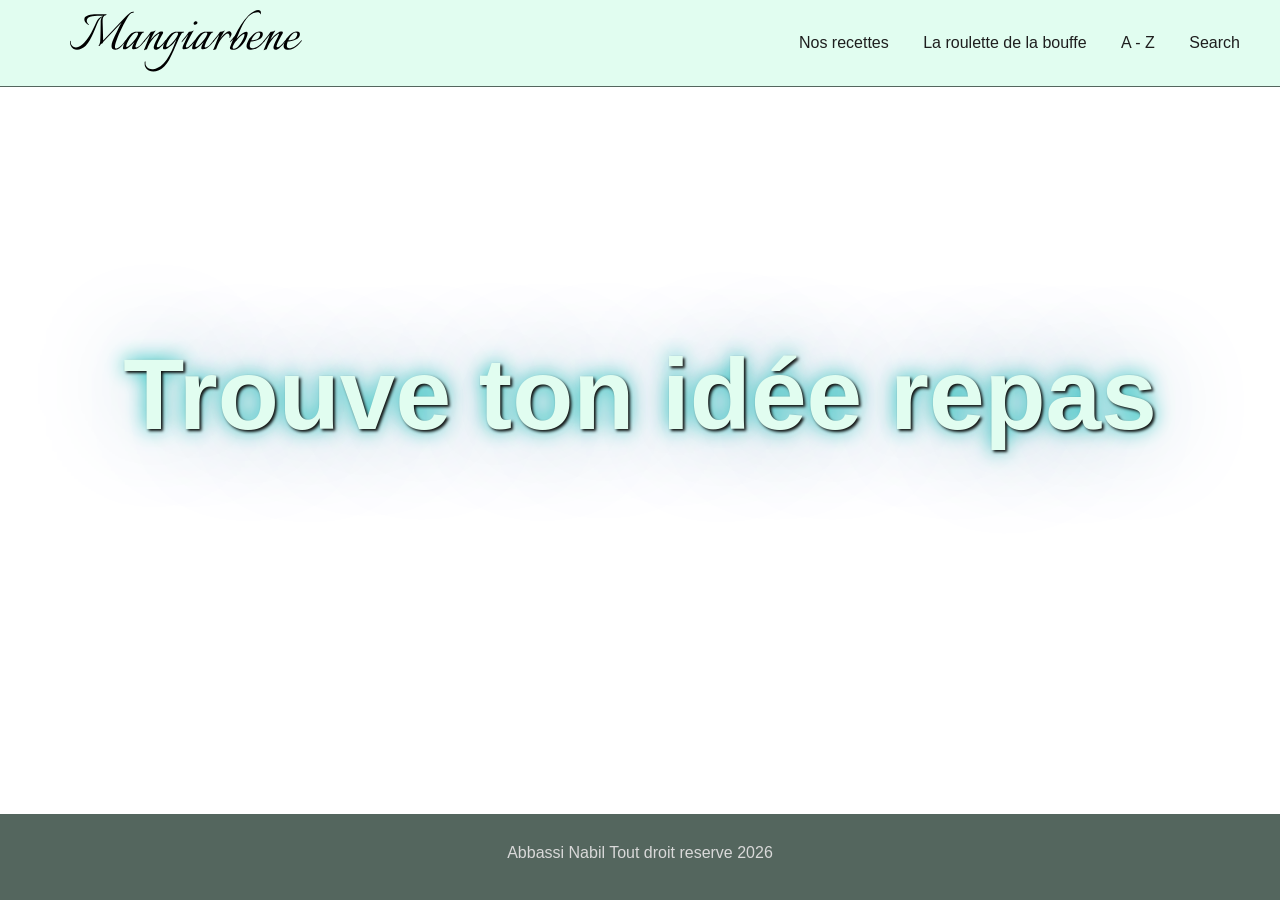
==== index.html @ 76d03e96 "sviluppo parte serch" ====
<!DOCTYPE html>
<html lang="fr">
<head>
    <meta charset="UTF-8">
    <meta name="viewport" content="width=device-width, initial-scale=1.0">
    <title>Mangiarbene</title>
    <link rel="stylesheet" href="style_index.css">
</head>
<body>

    <header>

        <nav>

            <div  class="container" id="nav">

                <a id="logo" href="index.html" title="Retoure vers la page d'accueil">
                    <img src="logo.svg" alt="Logo">
                </a>
                
                
                <div id="list">

                    <a href="categorie.html">Nos recettes</a>

                    <a href="random.html">La roulette de la bouffe</a>

                    <a href="first-letter.html">A - Z</a>

                    <a href="search.html">Search</a>

                </div>
                
            </div>

        </nav>

    </header>

    <main class="container">

        <h1>Trouve ton idée repas</h1>

    

    </main>

    <footer>

        <div class="container">

            <P>Abbassi Nabil  Tout droit reserve 2026</P>

        </div>

    </footer>

</body>
</html>
---- style_index.css ----
* {
  margin: 0;
  padding: 0;
  box-sizing: border-box;  
  font-family: sans-serif;
}

nav {
    background-color: #E1FDF0;
    
}

header {
    border-bottom: 1px solid #54665E;
}

footer {
    background-color: #54665E;
    color: #D9D9D9;
    position: absolute;
    bottom: 0;
    width: 100%;
    height: 86px;
    padding-top: 30px;
    margin-top: 50px;
}

footer p {
    display: grid;
    place-items: center;
    
}

body {
    background-image: url(BGI.jpg);
    background-size: 1800px;
    background-repeat: no-repeat;
}

h1 { 
    display: grid;
    place-items: center;
    font-family: sans-serif;
    margin-top: 250px;
    font-size: 100px;
    text-shadow:
    2px 2px 3px rgb(18, 19, 18),
    0 0 1em rgb(128, 167, 194),
    0 0 0.2em rgb(14, 197, 188);
    color: #E1FDF0;
}

a {
    text-decoration: none;
    color: #1E1E1E;
    margin-left: 30px;
}

a:hover {
    text-decoration: none;
    color: #0a7041;
    margin-left: 30px;
}

#nav {
    display: flex;
    justify-content: space-between;
    align-items: center;
    /* border: 1px solid black; */
    padding: 10px 0
}




.container{
    width: 1200px;
    margin: 0 auto;
}
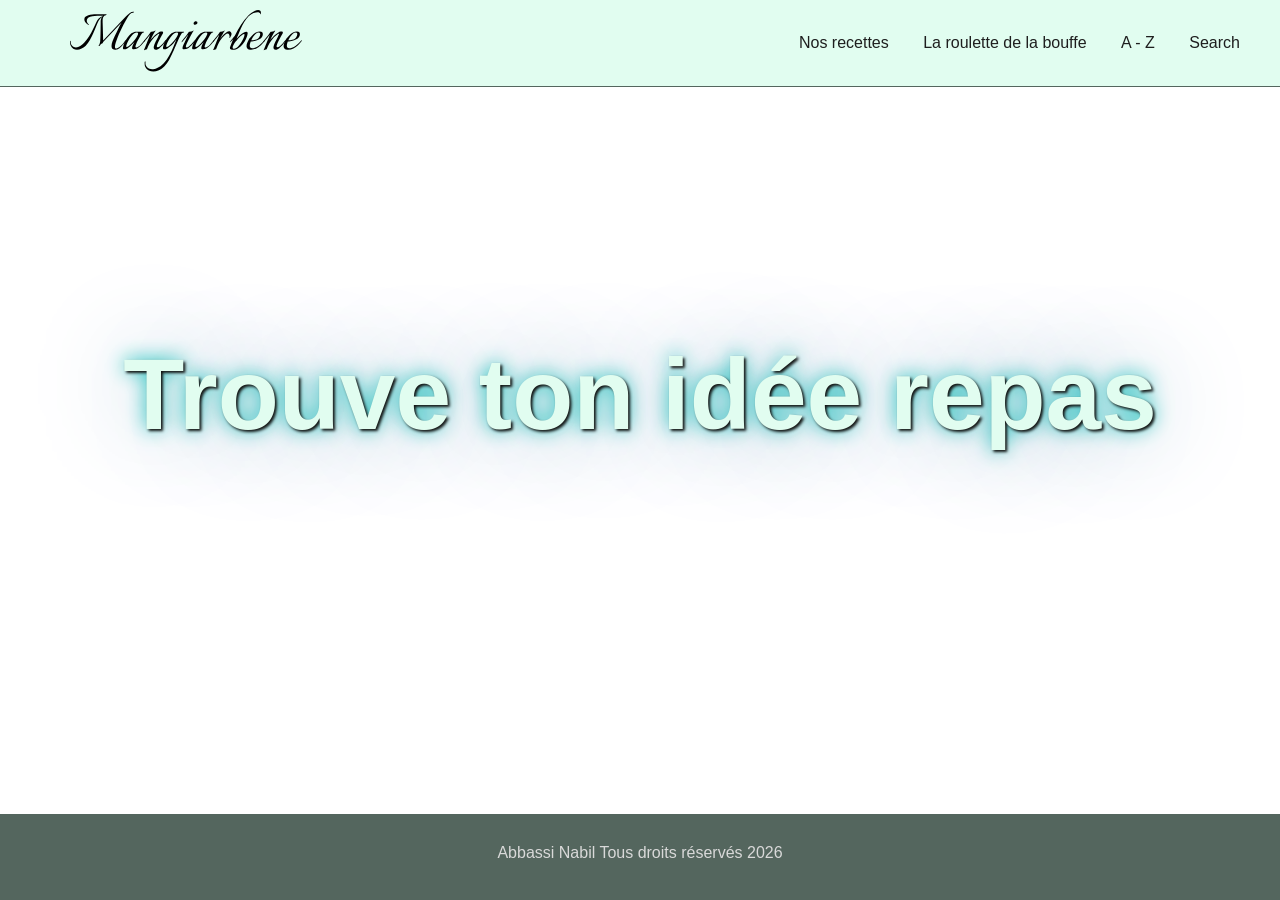
==== commit 0cd555bd: "Termine la page Search, corrige les bugs et ajoute documentation" ====
--- a/index.html
+++ b/index.html
@@ -14,7 +14,7 @@
 
             <div  class="container" id="nav">
 
-                <a id="logo" href="index.html" title="Retoure vers la page d'accueil">
+                <a id="logo" href="index.html" title="Retour vers la page d'accueil">
                     <img src="logo.svg" alt="Logo">
                 </a>
                 
@@ -49,7 +49,7 @@
 
         <div class="container">
 
-            <P>Abbassi Nabil  Tout droit reserve 2026</P>
+            <P>Abbassi Nabil  Tous droits réservés 2026</P>
 
         </div>
 
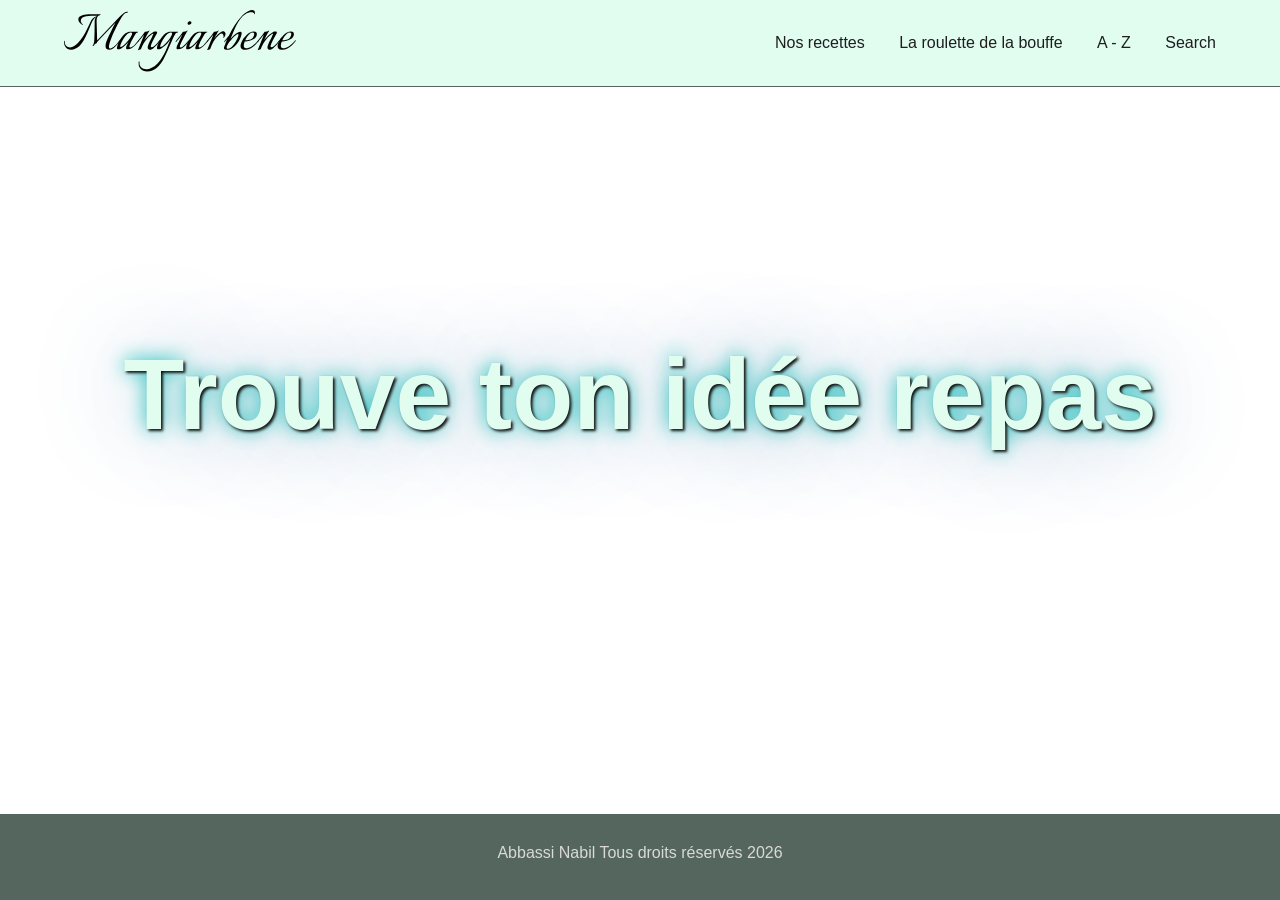
==== commit bfdeaba7: "CSS commun, responsive, erreurs, page recette et corrections visuelles" ====
--- a/index.html
+++ b/index.html
@@ -4,6 +4,7 @@
     <meta charset="UTF-8">
     <meta name="viewport" content="width=device-width, initial-scale=1.0">
     <title>Mangiarbene</title>
+    <link rel="stylesheet" href="style_common.css">
     <link rel="stylesheet" href="style_index.css">
 </head>
 <body>
--- a/style_common.css
+++ b/style_common.css
@@ -0,0 +1,143 @@
+/* styles communs à toutes les pages : navigation, pied de page, conteneur */
+
+* {
+    margin: 0;
+    padding: 0;
+    box-sizing: border-box;
+    font-family: sans-serif;
+}
+
+/* le pied de page reste en bas même quand la page est courte */
+body {
+    display: flex;
+    flex-direction: column;
+    min-height: 100vh;
+}
+
+main {
+    flex: 1;
+}
+
+nav {
+    background-color: #E1FDF0;
+}
+
+header {
+    border-bottom: 1px solid #54665E;
+}
+
+footer {
+    background-color: #54665E;
+    color: #D9D9D9;
+    position: relative;
+    bottom: 0;
+    width: 100%;
+    height: 86px;
+    padding-top: 30px;
+    margin-top: 50px;
+}
+
+footer p {
+    display: grid;
+    place-items: center;
+}
+
+a {
+    text-decoration: none;
+    color: #1E1E1E;
+    margin-left: 30px;
+}
+
+a:hover {
+    text-decoration: none;
+    color: #0a7041;
+    margin-left: 30px;
+}
+
+#nav {
+    display: flex;
+    justify-content: space-between;
+    align-items: center;
+    padding: 10px 0
+}
+
+/* le logo reste aligné avec le contenu de la page */
+#logo,
+#logo:hover {
+    margin-left: 0;
+}
+
+.container{
+    width: 90%;
+    max-width: 1200px;
+    margin: 0 auto;
+}
+
+/* même style pour tous les boutons du site */
+button {
+    padding: 10px 40px;
+    background-color: #E1FDF0;
+    border-radius: 20px;
+    font-weight: 600;
+    border: 2px solid #54665E;
+    cursor: pointer;
+}
+
+button:hover {
+    scale: 1.05;
+    box-shadow: 5px 5px 10px rgb(58, 56, 56);
+    transition: 0.3s;
+}
+
+/* grille de cartes de plats (pages A - Z et Search) */
+.grid-container {
+    display: grid;
+    grid-template-columns: repeat(auto-fill, minmax(250px, 1fr));
+    gap: 30px;
+    margin-top: 50px;
+}
+
+.meal-card {
+    display: flex;
+    flex-direction: column;
+    align-items: center;
+    gap: 10px;
+    padding: 20px;
+    background-color: #E1FDF0;
+    border-radius: 10px;
+    border: 2px solid #54665E;
+    text-align: center;
+}
+
+/* carte de plat cliquable : pas de marge héritée des liens */
+.meal-card a {
+    display: flex;
+    flex-direction: column;
+    align-items: center;
+    gap: 10px;
+    margin-left: 0;
+}
+
+.meal-card img {
+    width: 100%;
+    border-radius: 10px;
+}
+
+/* petits écrans : les liens de la navigation passent à la ligne */
+@media (max-width: 768px) {
+    #nav {
+        flex-direction: column;
+        gap: 10px;
+    }
+
+    #nav div {
+        display: flex;
+        flex-wrap: wrap;
+        justify-content: center;
+        gap: 10px;
+    }
+
+    #nav div a {
+        margin-left: 0;
+    }
+}
--- a/style_index.css
+++ b/style_index.css
@@ -1,48 +1,16 @@
-* {
-  margin: 0;
-  padding: 0;
-  box-sizing: border-box;  
-  font-family: sans-serif;
-}
-
-nav {
-    background-color: #E1FDF0;
-    
-}
-
-header {
-    border-bottom: 1px solid #54665E;
-}
-
-footer {
-    background-color: #54665E;
-    color: #D9D9D9;
-    position: absolute;
-    bottom: 0;
-    width: 100%;
-    height: 86px;
-    padding-top: 30px;
-    margin-top: 50px;
-}
-
-footer p {
-    display: grid;
-    place-items: center;
-    
-}
-
 body {
     background-image: url(BGI.jpg);
-    background-size: 1800px;
+    background-size: cover;
     background-repeat: no-repeat;
 }
 
-h1 { 
+h1 {
     display: grid;
     place-items: center;
     font-family: sans-serif;
     margin-top: 250px;
     font-size: 100px;
+    text-align: center;
     text-shadow:
     2px 2px 3px rgb(18, 19, 18),
     0 0 1em rgb(128, 167, 194),
@@ -50,30 +18,9 @@
     color: #E1FDF0;
 }
 
-a {
-    text-decoration: none;
-    color: #1E1E1E;
-    margin-left: 30px;
+@media (max-width: 768px) {
+    h1 {
+        margin-top: 120px;
+        font-size: 50px;
+    }
 }
-
-a:hover {
-    text-decoration: none;
-    color: #0a7041;
-    margin-left: 30px;
-}
-
-#nav {
-    display: flex;
-    justify-content: space-between;
-    align-items: center;
-    /* border: 1px solid black; */
-    padding: 10px 0
-}
-
-
-
-
-.container{
-    width: 1200px;
-    margin: 0 auto;
-}
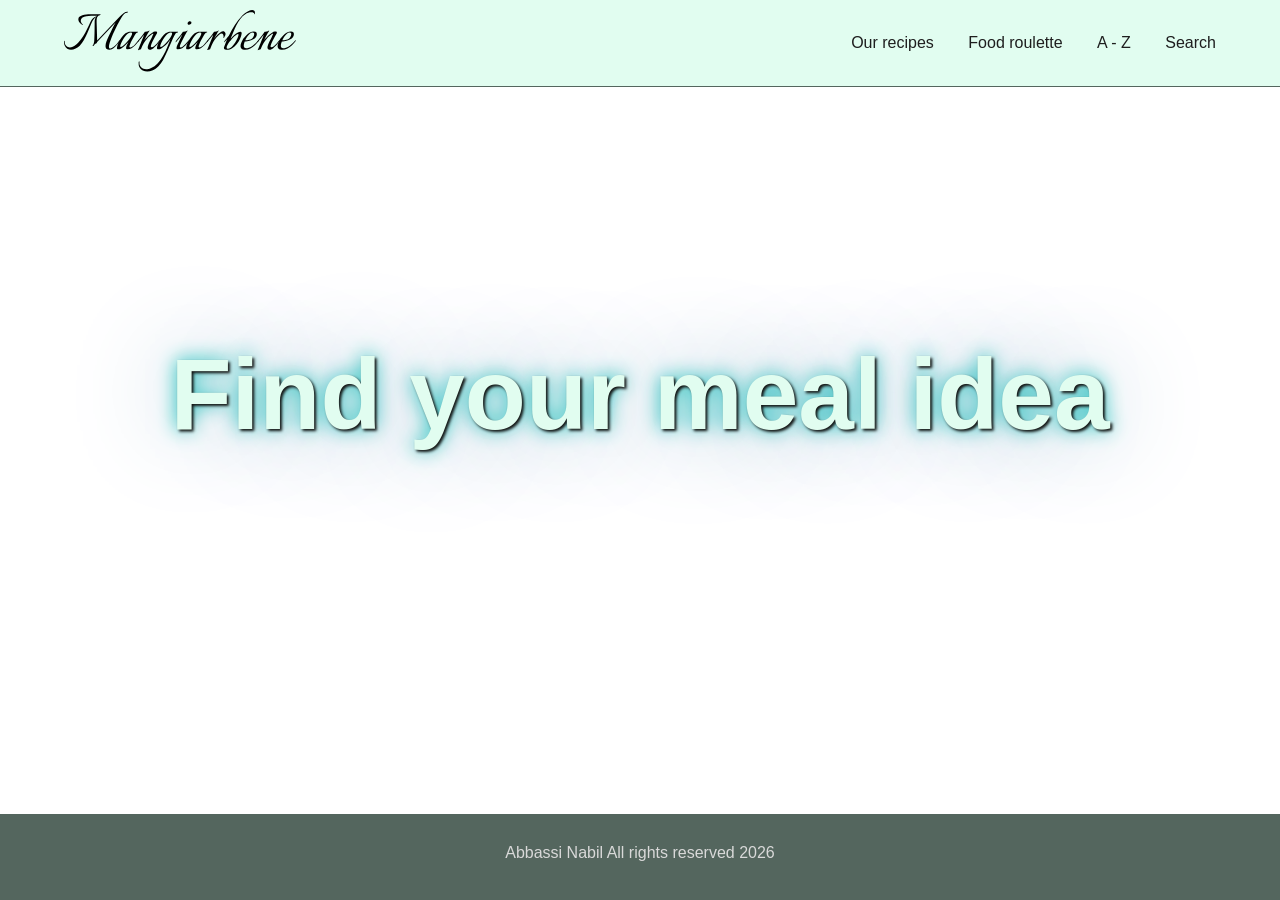
==== commit 00d5b752: "Site traduit en anglais pour cohérence avec l'API" ====
--- a/index.html
+++ b/index.html
@@ -1,5 +1,5 @@
 <!DOCTYPE html>
-<html lang="fr">
+<html lang="en">
 <head>
     <meta charset="UTF-8">
     <meta name="viewport" content="width=device-width, initial-scale=1.0">
@@ -15,16 +15,16 @@
 
             <div  class="container" id="nav">
 
-                <a id="logo" href="index.html" title="Retour vers la page d'accueil">
+                <a id="logo" href="index.html" title="Back to home page">
                     <img src="logo.svg" alt="Logo">
                 </a>
                 
                 
                 <div id="list">
 
-                    <a href="categorie.html">Nos recettes</a>
+                    <a href="categorie.html">Our recipes</a>
 
-                    <a href="random.html">La roulette de la bouffe</a>
+                    <a href="random.html">Food roulette</a>
 
                     <a href="first-letter.html">A - Z</a>
 
@@ -40,7 +40,7 @@
 
     <main class="container">
 
-        <h1>Trouve ton idée repas</h1>
+        <h1>Find your meal idea</h1>
 
     
 
@@ -50,7 +50,7 @@
 
         <div class="container">
 
-            <P>Abbassi Nabil  Tous droits réservés 2026</P>
+            <P>Abbassi Nabil  All rights reserved 2026</P>
 
         </div>
 
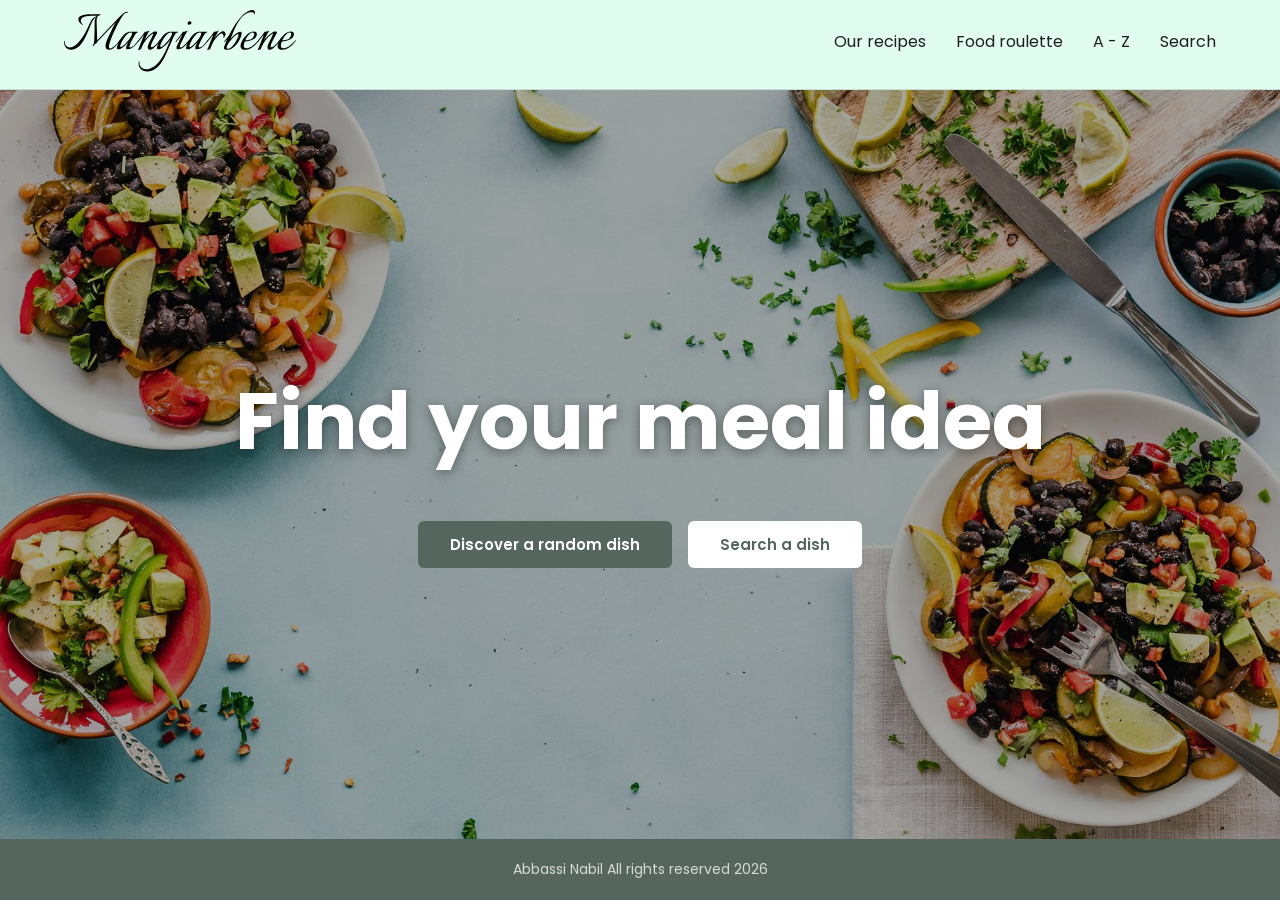
==== commit 27f45267: "Design modernisé, chargement rapide, titre A-Z et recettes par catégorie" ====
--- a/index.html
+++ b/index.html
@@ -4,6 +4,9 @@
     <meta charset="UTF-8">
     <meta name="viewport" content="width=device-width, initial-scale=1.0">
     <title>Mangiarbene</title>
+    <link rel="preconnect" href="https://fonts.googleapis.com">
+    <link rel="preconnect" href="https://fonts.gstatic.com" crossorigin>
+    <link href="https://fonts.googleapis.com/css2?family=Poppins:wght@400;600;700&display=swap" rel="stylesheet">
     <link rel="stylesheet" href="style_common.css">
     <link rel="stylesheet" href="style_index.css">
 </head>
@@ -42,6 +45,11 @@
 
         <h1>Find your meal idea</h1>
 
+        <div class="hero-actions">
+            <a class="btn" href="random.html">Discover a random dish</a>
+            <a class="btn secondary" href="search.html">Search a dish</a>
+        </div>
+
     
 
     </main>
--- a/style_common.css
+++ b/style_common.css
@@ -1,10 +1,23 @@
-/* styles communs à toutes les pages : navigation, pied de page, conteneur */
+/* styles communs à toutes les pages : navigation, pied de page, conteneur, boutons, cartes */
+
+/* couleurs, arrondis et ombres utilisés dans tout le site */
+:root {
+    --green-dark: #54665E;
+    --green: #0a7041;
+    --mint: #E1FDF0;
+    --bg: #faf9f6;
+    --text: #1E1E1E;
+    --muted: #6b7570;
+    --radius: 6px;
+    --shadow: 0 2px 8px rgba(0, 0, 0, 0.08);
+    --shadow-hover: 0 10px 24px rgba(0, 0, 0, 0.14);
+}
 
 * {
     margin: 0;
     padding: 0;
     box-sizing: border-box;
-    font-family: sans-serif;
+    font-family: 'Poppins', sans-serif;
 }
 
 /* le pied de page reste en bas même quand la page est courte */
@@ -12,59 +25,70 @@
     display: flex;
     flex-direction: column;
     min-height: 100vh;
+    background-color: var(--bg);
+    color: var(--text);
 }
 
 main {
     flex: 1;
 }
 
-nav {
-    background-color: #E1FDF0;
-}
-
+h1 {
+    font-weight: 700;
+}
+
+/* barre de navigation fixée en haut pendant le défilement */
 header {
-    border-bottom: 1px solid #54665E;
+    position: sticky;
+    top: 0;
+    z-index: 10;
+    background-color: var(--mint);
+    border-bottom: 1px solid rgba(84, 102, 94, 0.2);
+}
+
+a {
+    text-decoration: none;
+    color: var(--text);
+}
+
+#nav {
+    display: flex;
+    justify-content: space-between;
+    align-items: center;
+    padding: 10px 0
+}
+
+#nav div {
+    display: flex;
+    gap: 30px;
+}
+
+#nav div a {
+    font-weight: 400;
+    padding-bottom: 4px;
+    border-bottom: 2px solid transparent;
+    transition: color 0.2s, border-color 0.2s;
+}
+
+/* page actuelle mise en évidence dans le menu */
+#nav div a:hover,
+#nav div a.active {
+    color: var(--green);
+    border-bottom-color: var(--green);
 }
 
 footer {
-    background-color: #54665E;
+    background-color: var(--green-dark);
     color: #D9D9D9;
-    position: relative;
-    bottom: 0;
     width: 100%;
-    height: 86px;
-    padding-top: 30px;
-    margin-top: 50px;
+    padding: 20px 0;
+    margin-top: 60px;
+    font-size: 14px;
 }
 
 footer p {
     display: grid;
     place-items: center;
-}
-
-a {
-    text-decoration: none;
-    color: #1E1E1E;
-    margin-left: 30px;
-}
-
-a:hover {
-    text-decoration: none;
-    color: #0a7041;
-    margin-left: 30px;
-}
-
-#nav {
-    display: flex;
-    justify-content: space-between;
-    align-items: center;
-    padding: 10px 0
-}
-
-/* le logo reste aligné avec le contenu de la page */
-#logo,
-#logo:hover {
-    margin-left: 0;
 }
 
 .container{
@@ -74,53 +98,105 @@
 }
 
 /* même style pour tous les boutons du site */
-button {
-    padding: 10px 40px;
-    background-color: #E1FDF0;
-    border-radius: 20px;
+button,
+.btn {
+    display: inline-block;
+    padding: 12px 32px;
+    background-color: var(--green-dark);
+    color: white;
+    border: none;
+    border-radius: var(--radius);
+    font-size: 15px;
     font-weight: 600;
-    border: 2px solid #54665E;
     cursor: pointer;
-}
-
-button:hover {
-    scale: 1.05;
-    box-shadow: 5px 5px 10px rgb(58, 56, 56);
-    transition: 0.3s;
+    transition: background-color 0.2s, transform 0.2s, box-shadow 0.2s;
+}
+
+button:hover,
+.btn:hover {
+    background-color: var(--green);
+    transform: translateY(-2px);
+    box-shadow: var(--shadow-hover);
+}
+
+/* bouton secondaire (clair) */
+.btn.secondary {
+    background-color: white;
+    color: var(--green-dark);
+}
+
+.btn.secondary:hover {
+    background-color: var(--mint);
 }
 
 /* grille de cartes de plats (pages A - Z et Search) */
 .grid-container {
     display: grid;
-    grid-template-columns: repeat(auto-fill, minmax(250px, 1fr));
-    gap: 30px;
-    margin-top: 50px;
+    grid-template-columns: repeat(auto-fill, minmax(220px, 1fr));
+    gap: 24px;
+    margin-top: 40px;
 }
 
 .meal-card {
     display: flex;
     flex-direction: column;
-    align-items: center;
-    gap: 10px;
-    padding: 20px;
-    background-color: #E1FDF0;
-    border-radius: 10px;
-    border: 2px solid #54665E;
+    background-color: white;
+    border-radius: var(--radius);
+    box-shadow: var(--shadow);
+    overflow: hidden;
     text-align: center;
-}
-
-/* carte de plat cliquable : pas de marge héritée des liens */
+    transition: transform 0.2s, box-shadow 0.2s;
+}
+
+.meal-card:hover {
+    transform: translateY(-4px);
+    box-shadow: var(--shadow-hover);
+}
+
 .meal-card a {
     display: flex;
     flex-direction: column;
-    align-items: center;
-    gap: 10px;
-    margin-left: 0;
-}
-
+}
+
+/* toutes les images ont les mêmes proportions */
 .meal-card img {
     width: 100%;
-    border-radius: 10px;
+    aspect-ratio: 1 / 1;
+    object-fit: cover;
+    transition: transform 0.3s;
+}
+
+.meal-card:hover img {
+    transform: scale(1.05);
+}
+
+/* le texte reste au-dessus de l'image agrandie au survol */
+.meal-card h3,
+.meal-card a p {
+    padding: 14px 16px;
+    font-size: 16px;
+    font-weight: 600;
+    position: relative;
+    background-color: white;
+}
+
+.meal-card h3 {
+    padding-bottom: 4px;
+}
+
+/* catégorie du plat (page Search) */
+.meal-card > p {
+    padding: 0 16px 14px;
+    font-size: 14px;
+    color: var(--muted);
+}
+
+/* messages (chargement, aucun résultat, erreur) sur toute la largeur de la grille */
+.message {
+    grid-column: 1 / -1;
+    text-align: center;
+    color: var(--muted);
+    padding: 20px 0;
 }
 
 /* petits écrans : les liens de la navigation passent à la ligne */
@@ -131,13 +207,8 @@
     }
 
     #nav div {
-        display: flex;
         flex-wrap: wrap;
         justify-content: center;
-        gap: 10px;
+        gap: 16px;
     }
-
-    #nav div a {
-        margin-left: 0;
-    }
-}
+}
--- a/style_index.css
+++ b/style_index.css
@@ -1,26 +1,39 @@
+/* voile sombre sur la photo pour que le titre reste lisible */
 body {
-    background-image: url(BGI.jpg);
+    background-image: linear-gradient(rgba(0, 0, 0, 0.35), rgba(0, 0, 0, 0.35)), url(BGI.jpg);
     background-size: cover;
+    background-position: center;
     background-repeat: no-repeat;
 }
 
+main {
+    display: flex;
+    flex-direction: column;
+    justify-content: center;
+    align-items: center;
+    gap: 40px;
+}
+
 h1 {
-    display: grid;
-    place-items: center;
-    font-family: sans-serif;
-    margin-top: 250px;
-    font-size: 100px;
+    font-size: 80px;
     text-align: center;
-    text-shadow:
-    2px 2px 3px rgb(18, 19, 18),
-    0 0 1em rgb(128, 167, 194),
-    0 0 0.2em rgb(14, 197, 188);
-    color: #E1FDF0;
+    color: white;
+    text-shadow: 0 2px 12px rgba(0, 0, 0, 0.4);
+}
+
+.hero-actions {
+    display: flex;
+    flex-wrap: wrap;
+    justify-content: center;
+    gap: 16px;
+}
+
+footer {
+    margin-top: 0;
 }
 
 @media (max-width: 768px) {
     h1 {
-        margin-top: 120px;
-        font-size: 50px;
+        font-size: 44px;
     }
 }
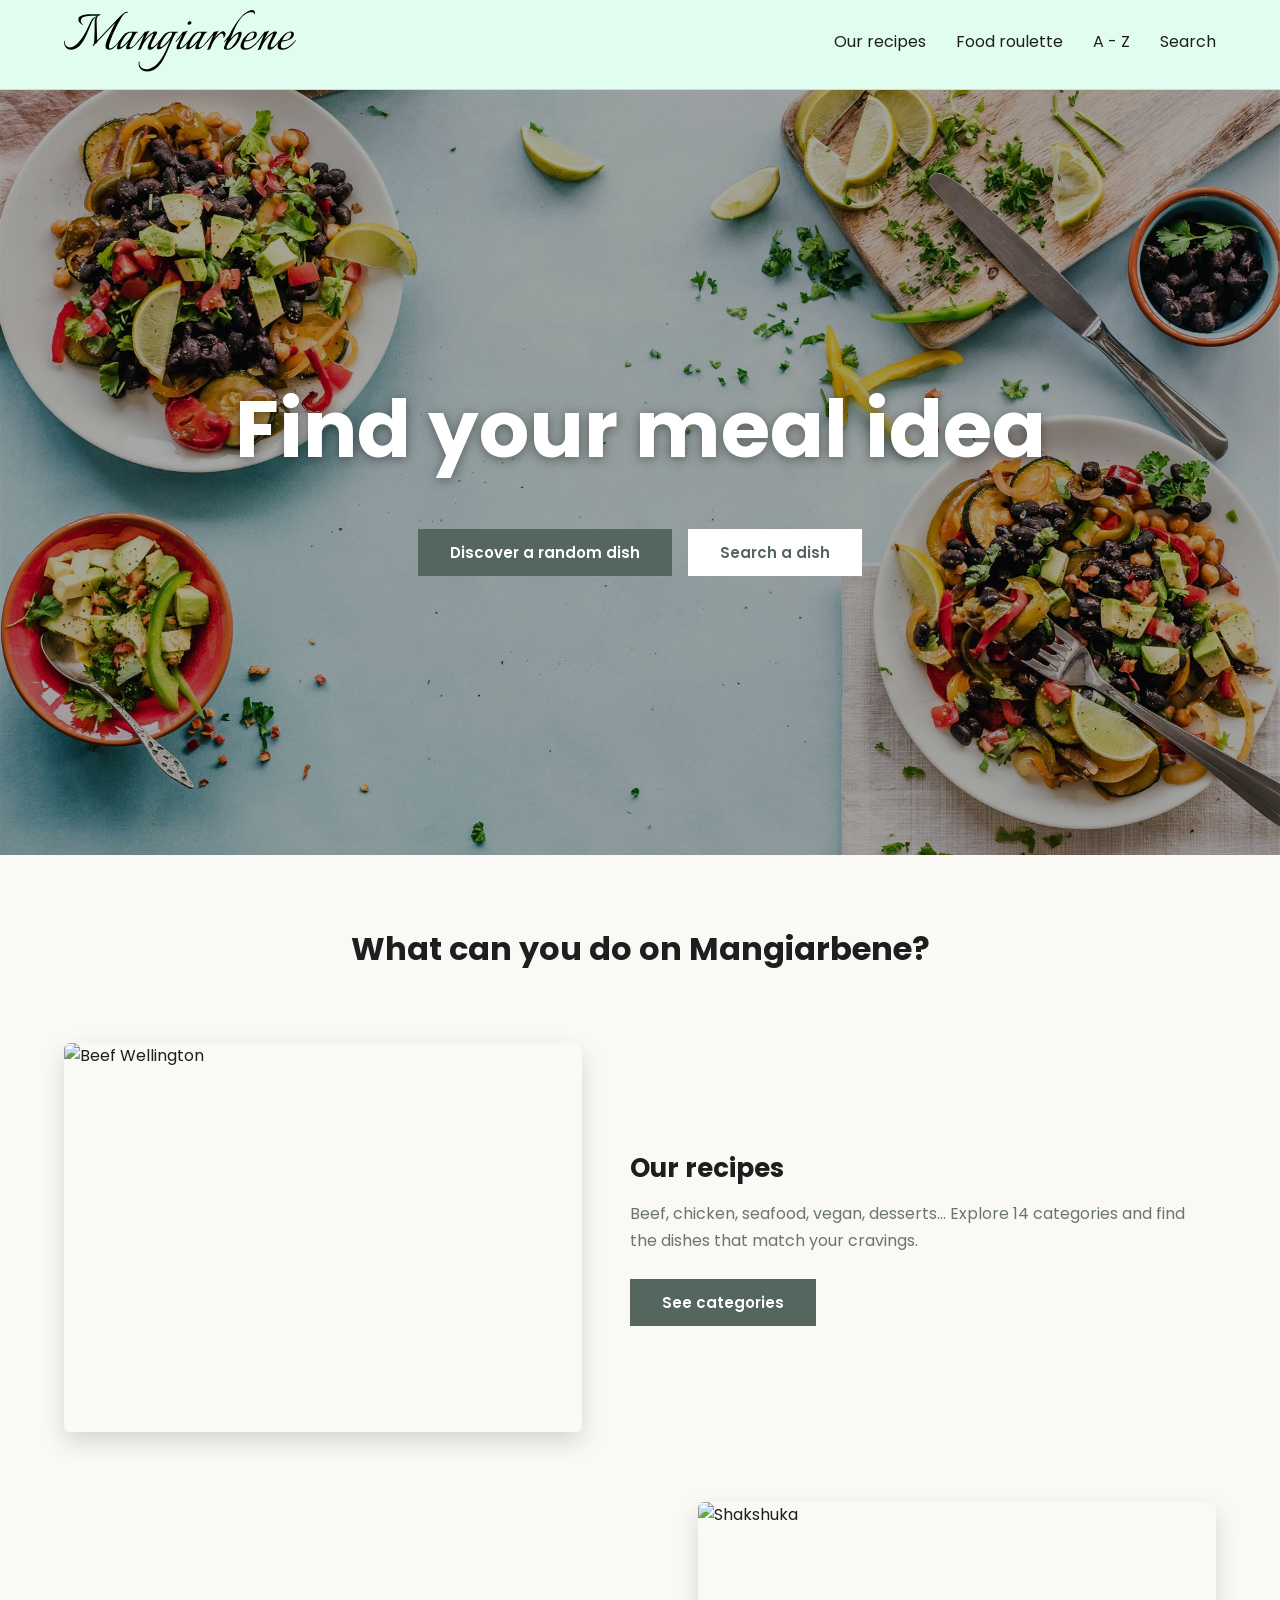
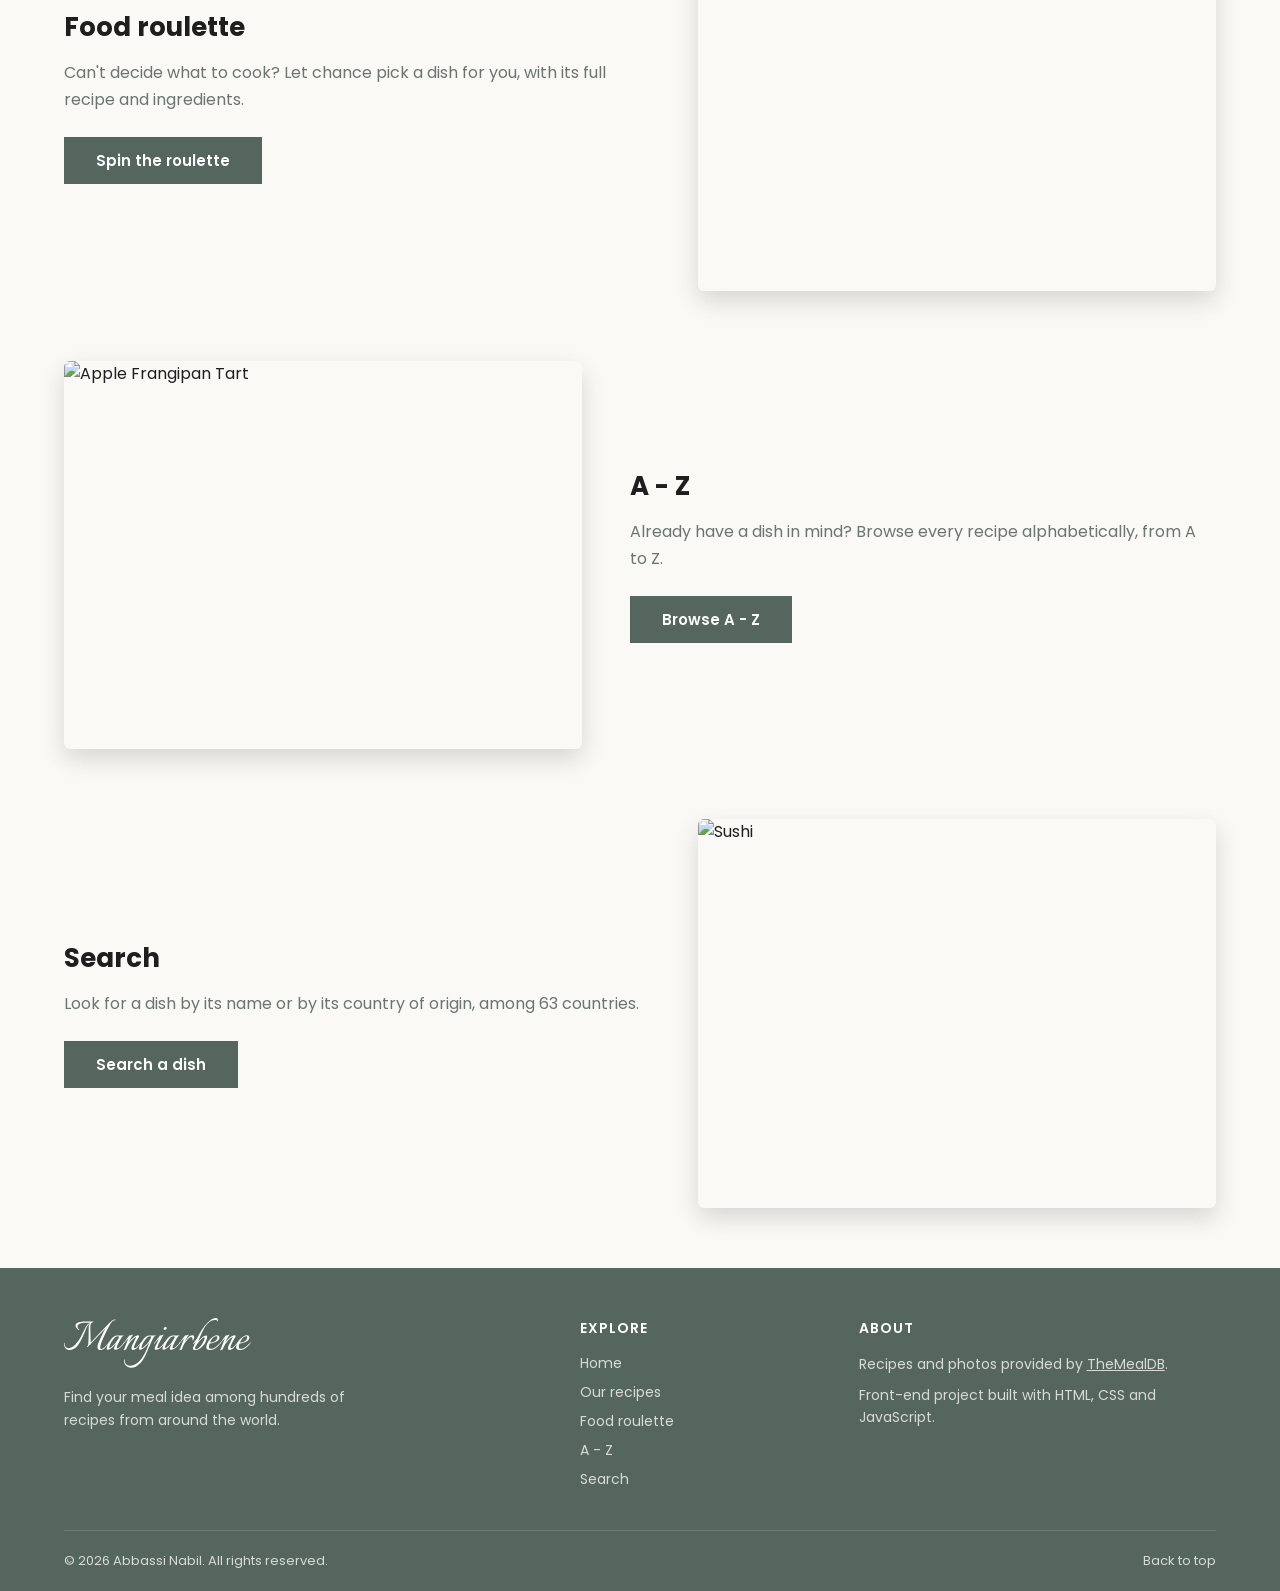
==== commit 6e0deb2b: "Accueil avec sections, boutons sans arrondis et nouveau pied de page" ====
--- a/index.html
+++ b/index.html
@@ -4,9 +4,6 @@
     <meta charset="UTF-8">
     <meta name="viewport" content="width=device-width, initial-scale=1.0">
     <title>Mangiarbene</title>
-    <link rel="preconnect" href="https://fonts.googleapis.com">
-    <link rel="preconnect" href="https://fonts.gstatic.com" crossorigin>
-    <link href="https://fonts.googleapis.com/css2?family=Poppins:wght@400;600;700&display=swap" rel="stylesheet">
     <link rel="stylesheet" href="style_common.css">
     <link rel="stylesheet" href="style_index.css">
 </head>
@@ -41,25 +38,96 @@
 
     </header>
 
-    <main class="container">
+    <main>
 
-        <h1>Find your meal idea</h1>
+        <section class="hero">
 
-        <div class="hero-actions">
-            <a class="btn" href="random.html">Discover a random dish</a>
-            <a class="btn secondary" href="search.html">Search a dish</a>
-        </div>
+            <h1>Find your meal idea</h1>
 
-    
+            <div class="hero-actions">
+                <a class="btn" href="random.html">Discover a random dish</a>
+                <a class="btn secondary" href="search.html">Search a dish</a>
+            </div>
+
+        </section>
+
+        <section class="container features">
+
+            <h2 class="features-title">What can you do on Mangiarbene?</h2>
+
+            <article class="feature">
+                <img src="https://www.themealdb.com/images/media/meals/vvpprx1487325699.jpg/medium" alt="Beef Wellington" loading="lazy">
+                <div>
+                    <h3>Our recipes</h3>
+                    <p>Beef, chicken, seafood, vegan, desserts… Explore 14 categories and find the dishes that match your cravings.</p>
+                    <a class="btn" href="categorie.html">See categories</a>
+                </div>
+            </article>
+
+            <article class="feature">
+                <img src="https://www.themealdb.com/images/media/meals/g373701551450225.jpg/medium" alt="Shakshuka" loading="lazy">
+                <div>
+                    <h3>Food roulette</h3>
+                    <p>Can't decide what to cook? Let chance pick a dish for you, with its full recipe and ingredients.</p>
+                    <a class="btn" href="random.html">Spin the roulette</a>
+                </div>
+            </article>
+
+            <article class="feature">
+                <img src="https://www.themealdb.com/images/media/meals/wxywrq1468235067.jpg/medium" alt="Apple Frangipan Tart" loading="lazy">
+                <div>
+                    <h3>A - Z</h3>
+                    <p>Already have a dish in mind? Browse every recipe alphabetically, from A to Z.</p>
+                    <a class="btn" href="first-letter.html">Browse A - Z</a>
+                </div>
+            </article>
+
+            <article class="feature">
+                <img src="https://www.themealdb.com/images/media/meals/g046bb1663960946.jpg/medium" alt="Sushi" loading="lazy">
+                <div>
+                    <h3>Search</h3>
+                    <p>Look for a dish by its name or by its country of origin, among 63 countries.</p>
+                    <a class="btn" href="search.html">Search a dish</a>
+                </div>
+            </article>
+
+        </section>
 
     </main>
 
     <footer>
 
-        <div class="container">
+        <div class="container footer-grid">
 
-            <P>Abbassi Nabil  All rights reserved 2026</P>
+            <div class="footer-brand">
+                <a href="index.html" class="footer-logo" title="Back to home page">
+                    <img src="logo.svg" alt="Mangiarbene">
+                </a>
+                <p>Find your meal idea among hundreds of recipes from around the world.</p>
+            </div>
 
+            <div>
+                <h4>Explore</h4>
+                <ul>
+                    <li><a href="index.html">Home</a></li>
+                    <li><a href="categorie.html">Our recipes</a></li>
+                    <li><a href="random.html">Food roulette</a></li>
+                    <li><a href="first-letter.html">A - Z</a></li>
+                    <li><a href="search.html">Search</a></li>
+                </ul>
+            </div>
+
+            <div>
+                <h4>About</h4>
+                <p>Recipes and photos provided by <a href="https://www.themealdb.com" target="_blank" rel="noopener">TheMealDB</a>.</p>
+                <p>Front-end project built with HTML, CSS and JavaScript.</p>
+            </div>
+
+        </div>
+
+        <div class="container footer-bottom">
+            <p>&copy; 2026 Abbassi Nabil. All rights reserved.</p>
+            <a href="#">Back to top</a>
         </div>
 
     </footer>
--- a/style_common.css
+++ b/style_common.css
@@ -1,4 +1,26 @@
 /* styles communs à toutes les pages : navigation, pied de page, conteneur, boutons, cartes */
+
+/* police Poppins hébergée dans le projet (dossier fonts/), sans dépendre de Google Fonts */
+@font-face {
+    font-family: 'Poppins';
+    src: url(fonts/poppins-400.woff2) format('woff2');
+    font-weight: 400;
+    font-display: swap;
+}
+
+@font-face {
+    font-family: 'Poppins';
+    src: url(fonts/poppins-600.woff2) format('woff2');
+    font-weight: 600;
+    font-display: swap;
+}
+
+@font-face {
+    font-family: 'Poppins';
+    src: url(fonts/poppins-700.woff2) format('woff2');
+    font-weight: 700;
+    font-display: swap;
+}
 
 /* couleurs, arrondis et ombres utilisés dans tout le site */
 :root {
@@ -77,18 +99,81 @@
     border-bottom-color: var(--green);
 }
 
+/* pied de page : logo, liens du site, informations et copyright */
 footer {
     background-color: var(--green-dark);
     color: #D9D9D9;
     width: 100%;
-    padding: 20px 0;
+    padding: 50px 0 20px;
     margin-top: 60px;
     font-size: 14px;
-}
-
-footer p {
+    /* le pied de page ne doit jamais être écrasé par le contenu */
+    flex-shrink: 0;
+}
+
+footer a {
+    color: #D9D9D9;
+    transition: color 0.2s;
+}
+
+footer a:hover {
+    color: white;
+}
+
+.footer-grid {
     display: grid;
-    place-items: center;
+    grid-template-columns: 2fr 1fr 1.5fr;
+    gap: 40px;
+}
+
+/* logo noir rendu blanc pour rester lisible sur le fond vert foncé */
+.footer-logo img {
+    height: 50px;
+    filter: brightness(0) invert(1);
+}
+
+.footer-brand p {
+    margin-top: 12px;
+    max-width: 320px;
+    line-height: 1.6;
+}
+
+footer h4 {
+    color: white;
+    font-size: 14px;
+    font-weight: 600;
+    text-transform: uppercase;
+    letter-spacing: 1px;
+    margin-bottom: 14px;
+}
+
+footer ul {
+    list-style: none;
+    display: grid;
+    gap: 8px;
+}
+
+footer h4 + p,
+footer p + p {
+    line-height: 1.6;
+    margin-bottom: 8px;
+}
+
+footer p a {
+    text-decoration: underline;
+}
+
+/* sélecteur plus précis que .container, qui remettrait la marge à 0 */
+footer .footer-bottom {
+    display: flex;
+    justify-content: space-between;
+    align-items: center;
+    flex-wrap: wrap;
+    gap: 10px;
+    margin-top: 40px;
+    padding-top: 20px;
+    border-top: 1px solid rgba(255, 255, 255, 0.15);
+    font-size: 13px;
 }
 
 .container{
@@ -105,7 +190,7 @@
     background-color: var(--green-dark);
     color: white;
     border: none;
-    border-radius: var(--radius);
+    border-radius: 0;
     font-size: 15px;
     font-weight: 600;
     cursor: pointer;
@@ -201,6 +286,11 @@
 
 /* petits écrans : les liens de la navigation passent à la ligne */
 @media (max-width: 768px) {
+    .footer-grid {
+        grid-template-columns: 1fr;
+        gap: 30px;
+    }
+
     #nav {
         flex-direction: column;
         gap: 10px;
--- a/style_index.css
+++ b/style_index.css
@@ -1,20 +1,19 @@
-/* voile sombre sur la photo pour que le titre reste lisible */
-body {
+/* bandeau d'accueil : photo avec un voile sombre pour que le titre reste lisible */
+.hero {
+    display: flex;
+    flex-direction: column;
+    justify-content: center;
+    align-items: center;
+    gap: 40px;
+    min-height: 85vh;
+    padding: 60px 20px;
     background-image: linear-gradient(rgba(0, 0, 0, 0.35), rgba(0, 0, 0, 0.35)), url(BGI.jpg);
     background-size: cover;
     background-position: center;
     background-repeat: no-repeat;
 }
 
-main {
-    display: flex;
-    flex-direction: column;
-    justify-content: center;
-    align-items: center;
-    gap: 40px;
-}
-
-h1 {
+.hero h1 {
     font-size: 80px;
     text-align: center;
     color: white;
@@ -28,12 +27,66 @@
     gap: 16px;
 }
 
-footer {
-    margin-top: 0;
+/* sections de présentation, une par page du site */
+.features {
+    display: flex;
+    flex-direction: column;
+    gap: 70px;
+    padding-top: 70px;
+}
+
+.features-title {
+    text-align: center;
+    font-size: 32px;
+    font-weight: 700;
+}
+
+.feature {
+    display: flex;
+    align-items: center;
+    gap: 48px;
+}
+
+/* image une fois à gauche, une fois à droite */
+.feature:nth-of-type(even) {
+    flex-direction: row-reverse;
+}
+
+.feature img {
+    width: 45%;
+    aspect-ratio: 4 / 3;
+    object-fit: cover;
+    border-radius: var(--radius);
+    box-shadow: var(--shadow-hover);
+}
+
+.feature div {
+    flex: 1;
+}
+
+.feature h3 {
+    font-size: 26px;
+    margin-bottom: 12px;
+}
+
+.feature p {
+    color: var(--muted);
+    line-height: 1.7;
+    margin-bottom: 24px;
 }
 
 @media (max-width: 768px) {
-    h1 {
+    .hero h1 {
         font-size: 44px;
     }
+
+    .feature,
+    .feature:nth-of-type(even) {
+        flex-direction: column;
+        gap: 24px;
+    }
+
+    .feature img {
+        width: 100%;
+    }
 }
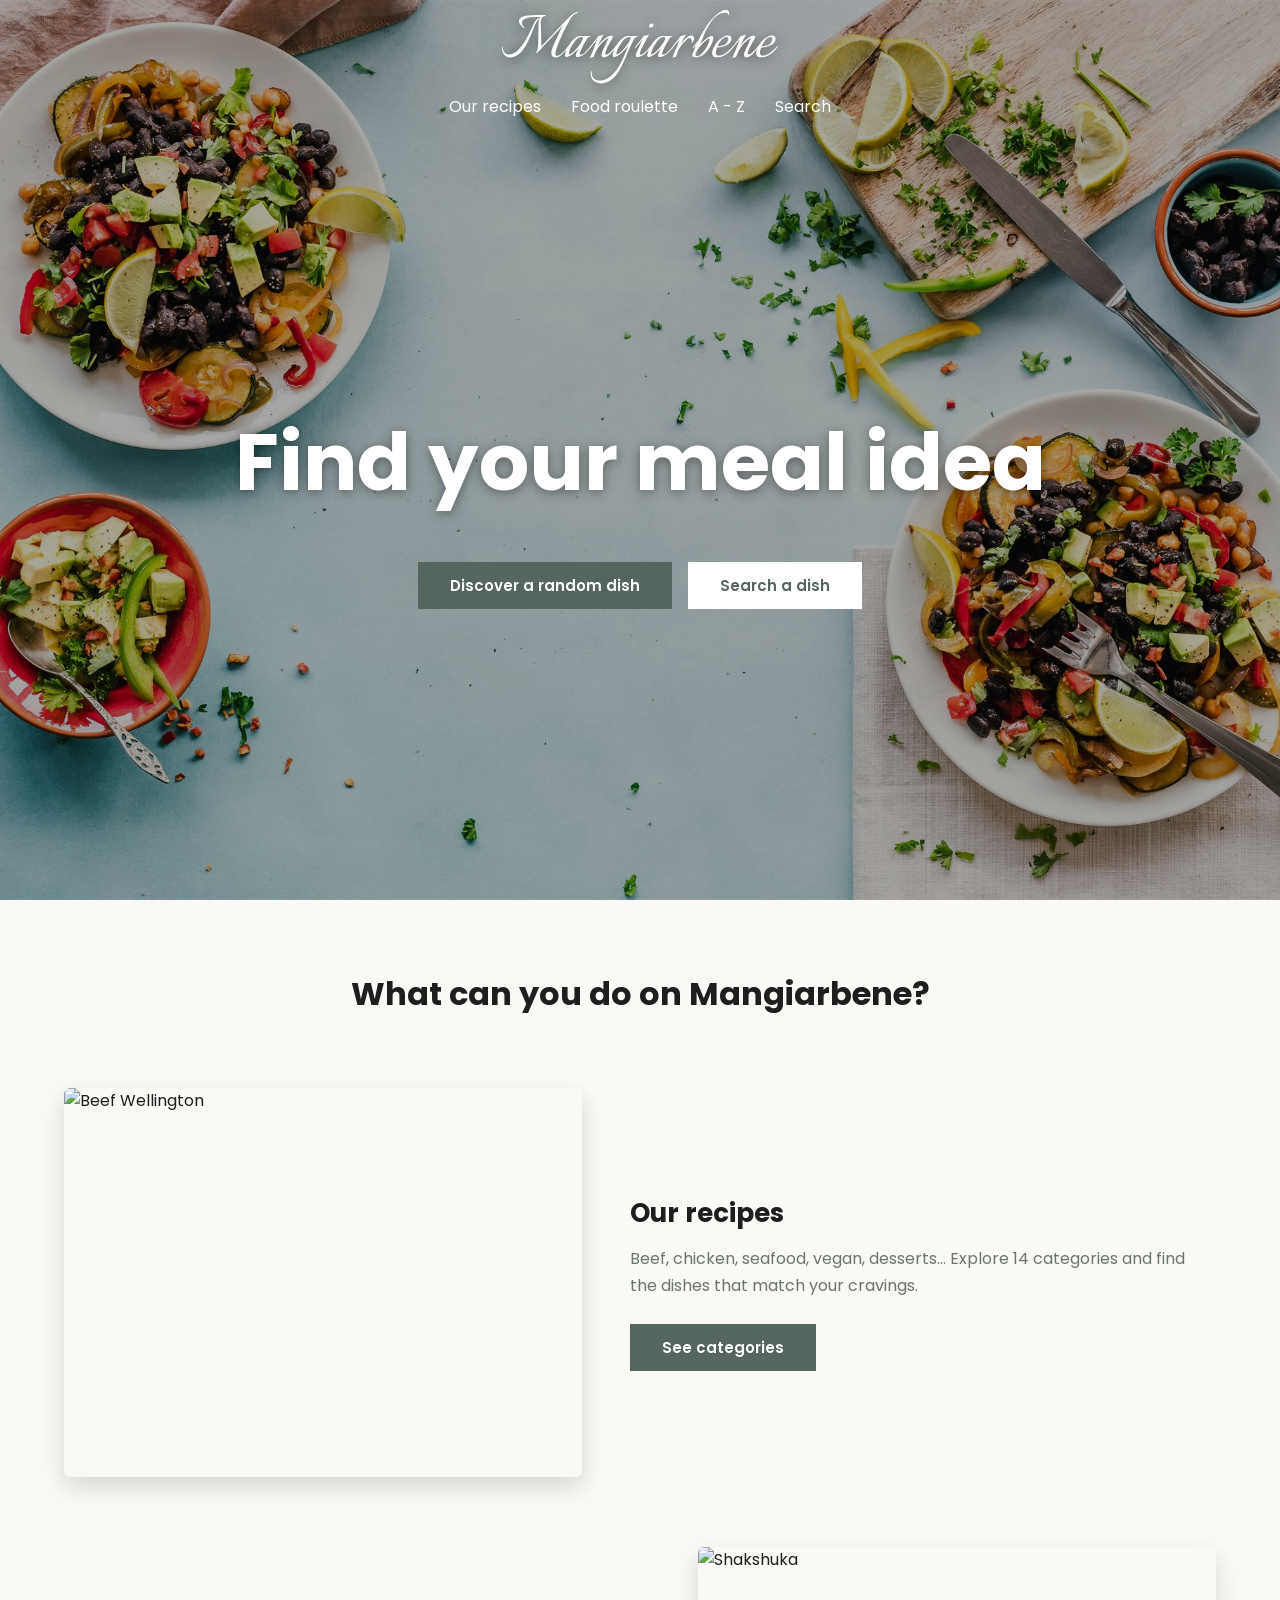
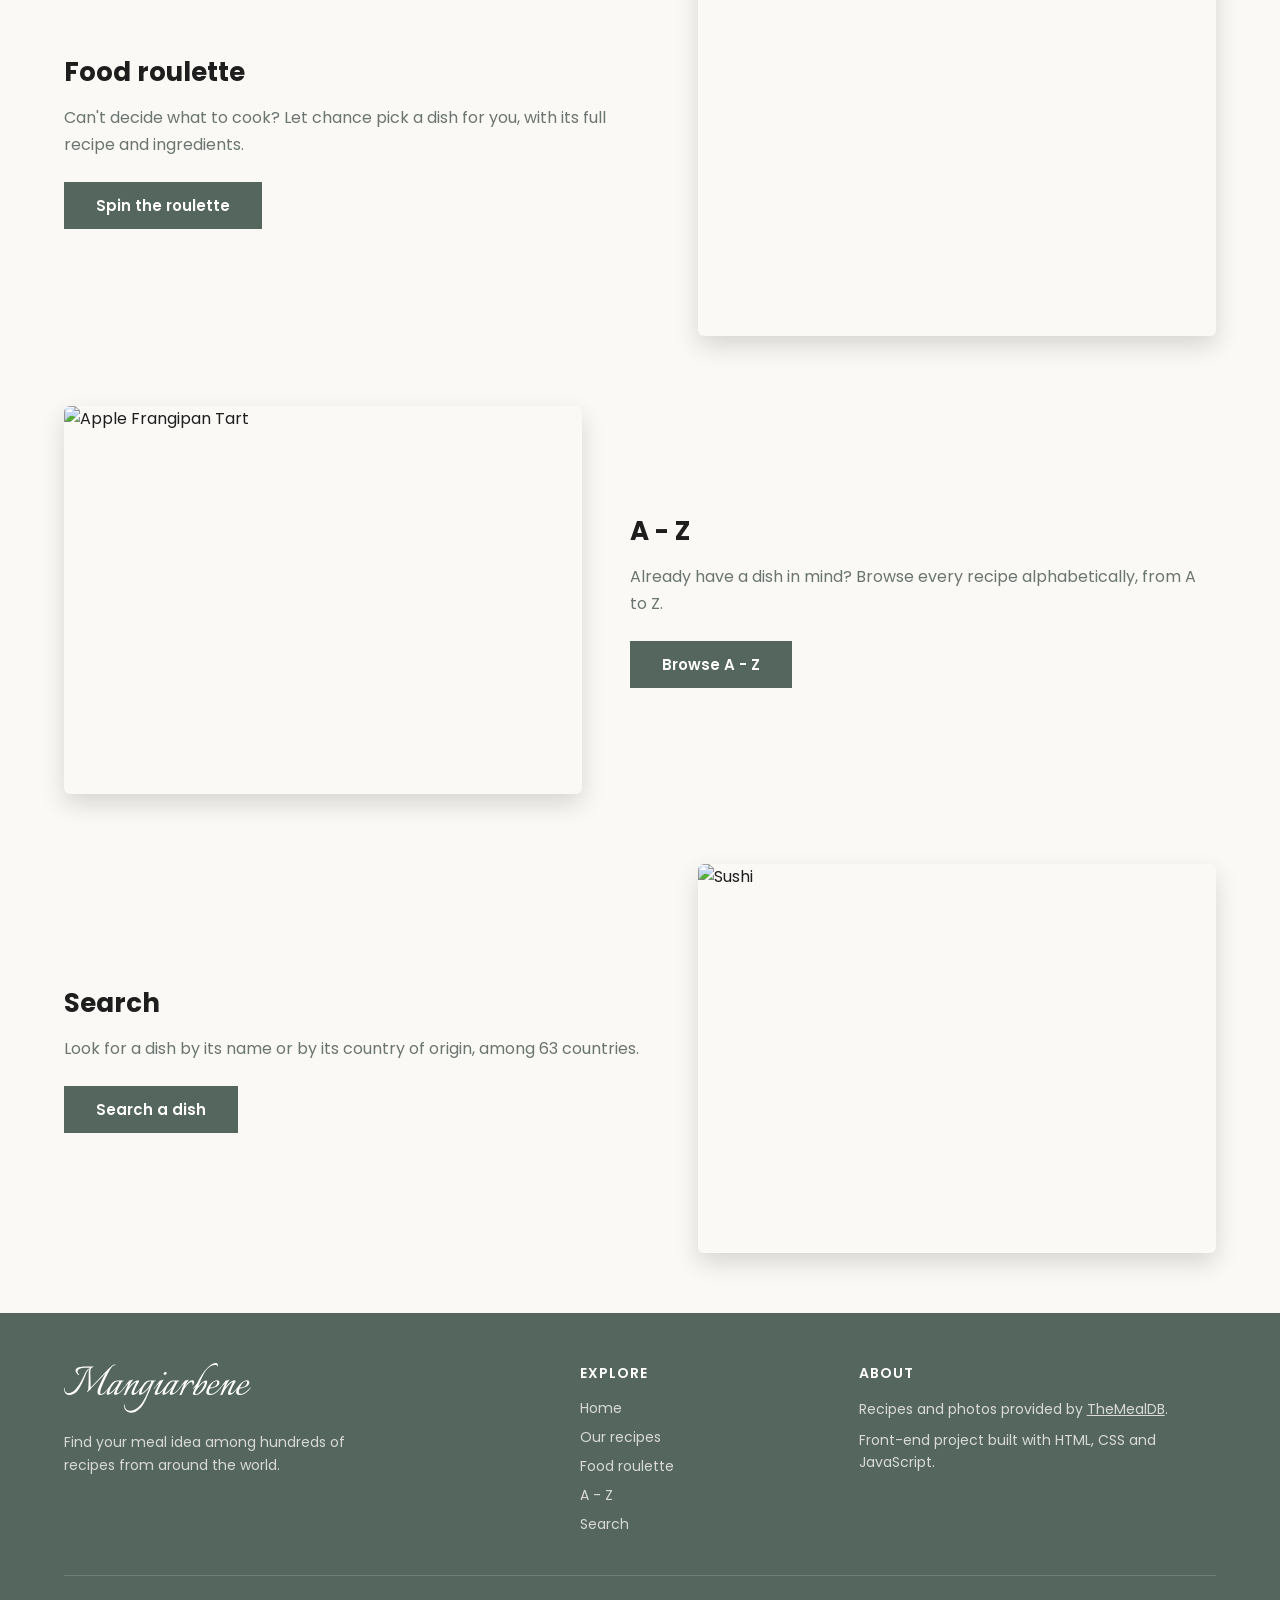
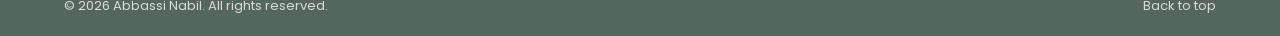
==== commit 55471982: "Bandeau plein écran, navigation masquée au défilement et logo centré" ====
--- a/index.html
+++ b/index.html
@@ -1,136 +1,151 @@
-<!DOCTYPE html>
+<!doctype html>
 <html lang="en">
-<head>
-    <meta charset="UTF-8">
-    <meta name="viewport" content="width=device-width, initial-scale=1.0">
+  <head>
+    <meta charset="UTF-8" />
+    <meta name="viewport" content="width=device-width, initial-scale=1.0" />
     <title>Mangiarbene</title>
-    <link rel="stylesheet" href="style_common.css">
-    <link rel="stylesheet" href="style_index.css">
-</head>
-<body>
+    <script src="script_nav.js" defer></script>
+    <link rel="stylesheet" href="style_common.css" />
+    <link rel="stylesheet" href="style_index.css" />
+  </head>
+  <body class="home">
+    <header>
+      <nav>
+        <div class="container" id="nav">
+          <div class="nav-left">
+            <a href="categorie.html">Our recipes</a>
+            <a href="random.html">Food roulette</a>
+          </div>
 
-    <header>
+          <a id="logo" href="index.html" title="Back to home page">
+            <img src="logo.svg" alt="Logo" />
+          </a>
 
-        <nav>
-
-            <div  class="container" id="nav">
-
-                <a id="logo" href="index.html" title="Back to home page">
-                    <img src="logo.svg" alt="Logo">
-                </a>
-                
-                
-                <div id="list">
-
-                    <a href="categorie.html">Our recipes</a>
-
-                    <a href="random.html">Food roulette</a>
-
-                    <a href="first-letter.html">A - Z</a>
-
-                    <a href="search.html">Search</a>
-
-                </div>
-                
-            </div>
-
-        </nav>
-
+          <div class="nav-right">
+            <a href="first-letter.html">A - Z</a>
+            <a href="search.html">Search</a>
+          </div>
+        </div>
+      </nav>
     </header>
 
     <main>
+      <section class="hero">
+        <h1>Find your meal idea</h1>
 
-        <section class="hero">
+        <div class="hero-actions">
+          <a class="btn" href="random.html">Discover a random dish</a>
+          <a class="btn secondary" href="search.html">Search a dish</a>
+        </div>
+      </section>
 
-            <h1>Find your meal idea</h1>
+      <section class="container features">
+        <h2 class="features-title">What can you do on Mangiarbene?</h2>
 
-            <div class="hero-actions">
-                <a class="btn" href="random.html">Discover a random dish</a>
-                <a class="btn secondary" href="search.html">Search a dish</a>
-            </div>
+        <article class="feature">
+          <img
+            src="https://www.themealdb.com/images/media/meals/vvpprx1487325699.jpg/medium"
+            alt="Beef Wellington"
+            loading="lazy"
+          />
+          <div>
+            <h3>Our recipes</h3>
+            <p>
+              Beef, chicken, seafood, vegan, desserts… Explore 14 categories and
+              find the dishes that match your cravings.
+            </p>
+            <a class="btn" href="categorie.html">See categories</a>
+          </div>
+        </article>
 
-        </section>
+        <article class="feature">
+          <img
+            src="https://www.themealdb.com/images/media/meals/g373701551450225.jpg/medium"
+            alt="Shakshuka"
+            loading="lazy"
+          />
+          <div>
+            <h3>Food roulette</h3>
+            <p>
+              Can't decide what to cook? Let chance pick a dish for you, with
+              its full recipe and ingredients.
+            </p>
+            <a class="btn" href="random.html">Spin the roulette</a>
+          </div>
+        </article>
 
-        <section class="container features">
+        <article class="feature">
+          <img
+            src="https://www.themealdb.com/images/media/meals/wxywrq1468235067.jpg/medium"
+            alt="Apple Frangipan Tart"
+            loading="lazy"
+          />
+          <div>
+            <h3>A - Z</h3>
+            <p>
+              Already have a dish in mind? Browse every recipe alphabetically,
+              from A to Z.
+            </p>
+            <a class="btn" href="first-letter.html">Browse A - Z</a>
+          </div>
+        </article>
 
-            <h2 class="features-title">What can you do on Mangiarbene?</h2>
-
-            <article class="feature">
-                <img src="https://www.themealdb.com/images/media/meals/vvpprx1487325699.jpg/medium" alt="Beef Wellington" loading="lazy">
-                <div>
-                    <h3>Our recipes</h3>
-                    <p>Beef, chicken, seafood, vegan, desserts… Explore 14 categories and find the dishes that match your cravings.</p>
-                    <a class="btn" href="categorie.html">See categories</a>
-                </div>
-            </article>
-
-            <article class="feature">
-                <img src="https://www.themealdb.com/images/media/meals/g373701551450225.jpg/medium" alt="Shakshuka" loading="lazy">
-                <div>
-                    <h3>Food roulette</h3>
-                    <p>Can't decide what to cook? Let chance pick a dish for you, with its full recipe and ingredients.</p>
-                    <a class="btn" href="random.html">Spin the roulette</a>
-                </div>
-            </article>
-
-            <article class="feature">
-                <img src="https://www.themealdb.com/images/media/meals/wxywrq1468235067.jpg/medium" alt="Apple Frangipan Tart" loading="lazy">
-                <div>
-                    <h3>A - Z</h3>
-                    <p>Already have a dish in mind? Browse every recipe alphabetically, from A to Z.</p>
-                    <a class="btn" href="first-letter.html">Browse A - Z</a>
-                </div>
-            </article>
-
-            <article class="feature">
-                <img src="https://www.themealdb.com/images/media/meals/g046bb1663960946.jpg/medium" alt="Sushi" loading="lazy">
-                <div>
-                    <h3>Search</h3>
-                    <p>Look for a dish by its name or by its country of origin, among 63 countries.</p>
-                    <a class="btn" href="search.html">Search a dish</a>
-                </div>
-            </article>
-
-        </section>
-
+        <article class="feature">
+          <img
+            src="https://www.themealdb.com/images/media/meals/g046bb1663960946.jpg/medium"
+            alt="Sushi"
+            loading="lazy"
+          />
+          <div>
+            <h3>Search</h3>
+            <p>
+              Look for a dish by its name or by its country of origin, among 63
+              countries.
+            </p>
+            <a class="btn" href="search.html">Search a dish</a>
+          </div>
+        </article>
+      </section>
     </main>
 
     <footer>
-
-        <div class="container footer-grid">
-
-            <div class="footer-brand">
-                <a href="index.html" class="footer-logo" title="Back to home page">
-                    <img src="logo.svg" alt="Mangiarbene">
-                </a>
-                <p>Find your meal idea among hundreds of recipes from around the world.</p>
-            </div>
-
-            <div>
-                <h4>Explore</h4>
-                <ul>
-                    <li><a href="index.html">Home</a></li>
-                    <li><a href="categorie.html">Our recipes</a></li>
-                    <li><a href="random.html">Food roulette</a></li>
-                    <li><a href="first-letter.html">A - Z</a></li>
-                    <li><a href="search.html">Search</a></li>
-                </ul>
-            </div>
-
-            <div>
-                <h4>About</h4>
-                <p>Recipes and photos provided by <a href="https://www.themealdb.com" target="_blank" rel="noopener">TheMealDB</a>.</p>
-                <p>Front-end project built with HTML, CSS and JavaScript.</p>
-            </div>
-
+      <div class="container footer-grid">
+        <div class="footer-brand">
+          <a href="index.html" class="footer-logo" title="Back to home page">
+            <img src="logo.svg" alt="Mangiarbene" />
+          </a>
+          <p>
+            Find your meal idea among hundreds of recipes from around the world.
+          </p>
         </div>
 
-        <div class="container footer-bottom">
-            <p>&copy; 2026 Abbassi Nabil. All rights reserved.</p>
-            <a href="#">Back to top</a>
+        <div>
+          <h4>Explore</h4>
+          <ul>
+            <li><a href="index.html">Home</a></li>
+            <li><a href="categorie.html">Our recipes</a></li>
+            <li><a href="random.html">Food roulette</a></li>
+            <li><a href="first-letter.html">A - Z</a></li>
+            <li><a href="search.html">Search</a></li>
+          </ul>
         </div>
 
+        <div>
+          <h4>About</h4>
+          <p>
+            Recipes and photos provided by
+            <a href="https://www.themealdb.com" target="_blank" rel="noopener"
+              >TheMealDB</a
+            >.
+          </p>
+          <p>Front-end project built with HTML, CSS and JavaScript.</p>
+        </div>
+      </div>
+
+      <div class="container footer-bottom">
+        <p>&copy; 2026 Abbassi Nabil. All rights reserved.</p>
+        <a href="#">Back to top</a>
+      </div>
     </footer>
-
-</body>
-</html>+  </body>
+</html>
--- a/style_common.css
+++ b/style_common.css
@@ -66,6 +66,12 @@
     z-index: 10;
     background-color: var(--mint);
     border-bottom: 1px solid rgba(84, 102, 94, 0.2);
+    transition: transform 0.3s, background-color 0.3s, border-color 0.3s;
+}
+
+/* barre cachée en descendant (classe ajoutée par script_nav.js) */
+header.nav-hidden {
+    transform: translateY(-100%);
 }
 
 a {
@@ -73,16 +79,39 @@
     color: var(--text);
 }
 
+/* logo au centre, deux liens de chaque côté */
 #nav {
-    display: flex;
-    justify-content: space-between;
+    display: grid;
+    grid-template-columns: 1fr auto 1fr;
+    grid-template-areas: "left logo right";
     align-items: center;
+    column-gap: 48px;
     padding: 10px 0
 }
 
 #nav div {
     display: flex;
     gap: 30px;
+}
+
+.nav-left {
+    grid-area: left;
+    justify-content: flex-end;
+}
+
+.nav-right {
+    grid-area: right;
+    justify-content: flex-start;
+}
+
+#logo {
+    grid-area: logo;
+    justify-self: center;
+}
+
+#logo img {
+    display: block;
+    height: 74px;
 }
 
 #nav div a {
@@ -291,14 +320,19 @@
         gap: 30px;
     }
 
+    /* logo en haut, liens en dessous */
     #nav {
-        flex-direction: column;
-        gap: 10px;
+        grid-template-columns: auto auto;
+        grid-template-areas:
+            "logo logo"
+            "left right";
+        justify-content: center;
+        column-gap: 16px;
+        row-gap: 10px;
     }
 
     #nav div {
         flex-wrap: wrap;
-        justify-content: center;
         gap: 16px;
     }
 }
--- a/style_index.css
+++ b/style_index.css
@@ -1,3 +1,40 @@
+/* page d'accueil : la barre passe au-dessus du bandeau, transparente */
+.home header {
+    position: fixed;
+    left: 0;
+    right: 0;
+}
+
+.home header:not(.nav-solid) {
+    background-color: transparent;
+    border-bottom-color: transparent;
+}
+
+/* sur le bandeau : logo en haut au centre, liens en dessous */
+.home header:not(.nav-solid) #nav {
+    grid-template-columns: auto auto;
+    grid-template-areas:
+        "logo logo"
+        "left right";
+    justify-content: center;
+    column-gap: 30px;
+    row-gap: 10px;
+}
+
+/* logo et liens en blanc tant que la barre est sur la photo */
+.home header:not(.nav-solid) #logo img {
+    /* ombre légère pour détacher le logo de la photo */
+    filter: brightness(0) invert(1) drop-shadow(0 2px 6px rgba(0, 0, 0, 0.5));
+}
+
+.home header:not(.nav-solid) #nav div a {
+    color: white;
+}
+
+.home header:not(.nav-solid) #nav div a:hover {
+    border-bottom-color: white;
+}
+
 /* bandeau d'accueil : photo avec un voile sombre pour que le titre reste lisible */
 .hero {
     display: flex;
@@ -5,8 +42,10 @@
     justify-content: center;
     align-items: center;
     gap: 40px;
-    min-height: 85vh;
-    padding: 60px 20px;
+    /* bandeau sur tout l'écran (svh tient compte de la barre d'adresse des téléphones) */
+    min-height: 100vh;
+    min-height: 100svh;
+    padding: 170px 20px 60px;
     background-image: linear-gradient(rgba(0, 0, 0, 0.35), rgba(0, 0, 0, 0.35)), url(BGI.jpg);
     background-size: cover;
     background-position: center;
@@ -76,6 +115,11 @@
 }
 
 @media (max-width: 768px) {
+    /* même espace entre les deux groupes de liens qu'entre les liens */
+    .home header:not(.nav-solid) #nav {
+        column-gap: 16px;
+    }
+
     .hero h1 {
         font-size: 44px;
     }
